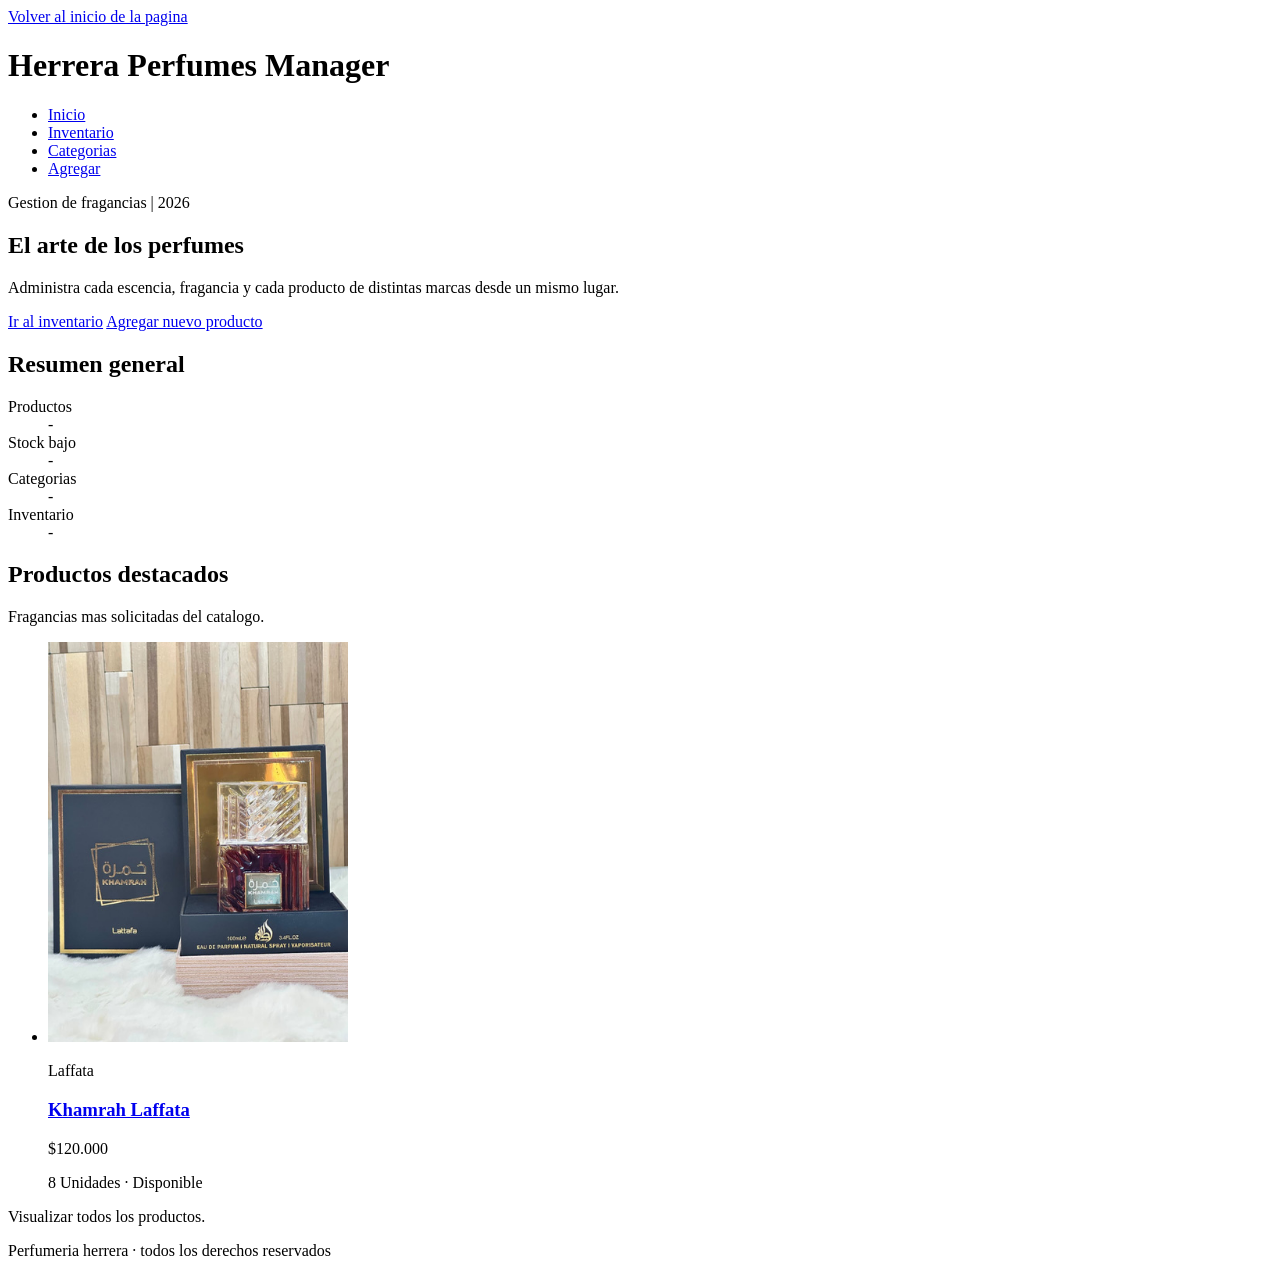
==== src/index.html @ 1f90ec4f "actualizacon dentro de la refactorizacion" ====
<!DOCTYPE html>
<html lang="es">
<head>
    <meta charset="UTF-8">
    <meta name="viewport" content="width=device-width, initial-scale=1.0">
    <meta name="description" content="Administrador de catalogo e invnetario de fragancias.">
    <title>Herrera Perfumes Manager</title>
</head>
<body>
    <a href="#contenido-principal">Volver al inicio de la pagina</a>
    <header>
        <h1>Herrera Perfumes Manager</h1>
        <nav aria-label="Principal">
             <ul>
                <li><a href="inicio.html" aria-current="page">Inicio</a></li>
                <li><a href="inventario.html">Inventario</a></li>
                <li><a href="categorias.html">Categorias</a></li>
                <li><a href="agregar.html">Agregar</a></li>
             </ul>
        </nav>
    </header>
   <main id="contenido-principal">
        <section aria-labelledby="titulo-portada">
            <p>Gestion de fragancias | 2026</p>
            <h1 id="titulo-portada">El arte de los perfumes</h1>
            <p>Administra cada escencia, fragancia y cada producto de distintas marcas desde un mismo lugar.</p>
            <p>
                <a href="inventario.html">Ir al inventario</a>
                <a href="agregar.html">Agregar nuevo producto</a>
            </p>
        </section>

        <section aria-labelledby="titulo-resumen">
            <h2 id="titulo-resumen">Resumen general</h2>
            <dl>
                <div>
                    <dt>Productos</dt>
                    <dd id="resumen-productos">-</dd>
                </div>
                <div>
                    <dt>Stock bajo</dt>
                    <dd id="resumen-bajo-stock">-</dd>
                </div>
                <div>
                    <dt>Categorias</dt>
                    <dd id="resumen-categorias">-</dd>
                </div>
                <div>
                    <dt>Inventario</dt>
                    <dd id="resumen-inventario">-</dd>
                </div>
            </dl>
        </section>

        <section aria-labelledby="titulo-destacados">
            <h2 id="titulo-destacados">Productos destacados</h2>
            <p>Fragancias mas solicitadas del catalogo.</p>

            <ul id="lista-destacados">
                <!--TOca hablar con cristian sobre los elementos que apraceran aqui-->
                <li>
                    <article data-estado="disponible">
                        <img src="img/catalog/khamrah.jpg"
                        alt="frasco del perfume Khamrah Laffata"
                        whidt="300" height="400" loading="lazy">
                        <p>Laffata</p>
                        <h3><a href="detalle.html?=1">Khamrah Laffata</a></h3>
                        <p data value="120000">$120.000</p>
                        <p>8 Unidades · <span>Disponible</span></p>
                    </article>
                </li>
            </ul>

            <p a href="inventario.html">Visualizar todos los productos.</p>
        </section>

        <template id="plantilla-tarjeta">
            <li>
                <article>
                    <img src="" alt="" width="300" height="400" loading="lazy">
                    <p data-campo="marca"></p>
                    <h3><a href="#" data-campo="nombre"></a></h3>
                    <p><data data-campo="precio"></data></p>
                    <p><span data-campo="stock">·</span><span data-campo="estado"></span></p>
                </article>
            </li>
        </template>
   </main> 

   <footer>
        <p>Perfumeria herrera · todos los derechos reservados</p>
   </footer>
</body>
</html>
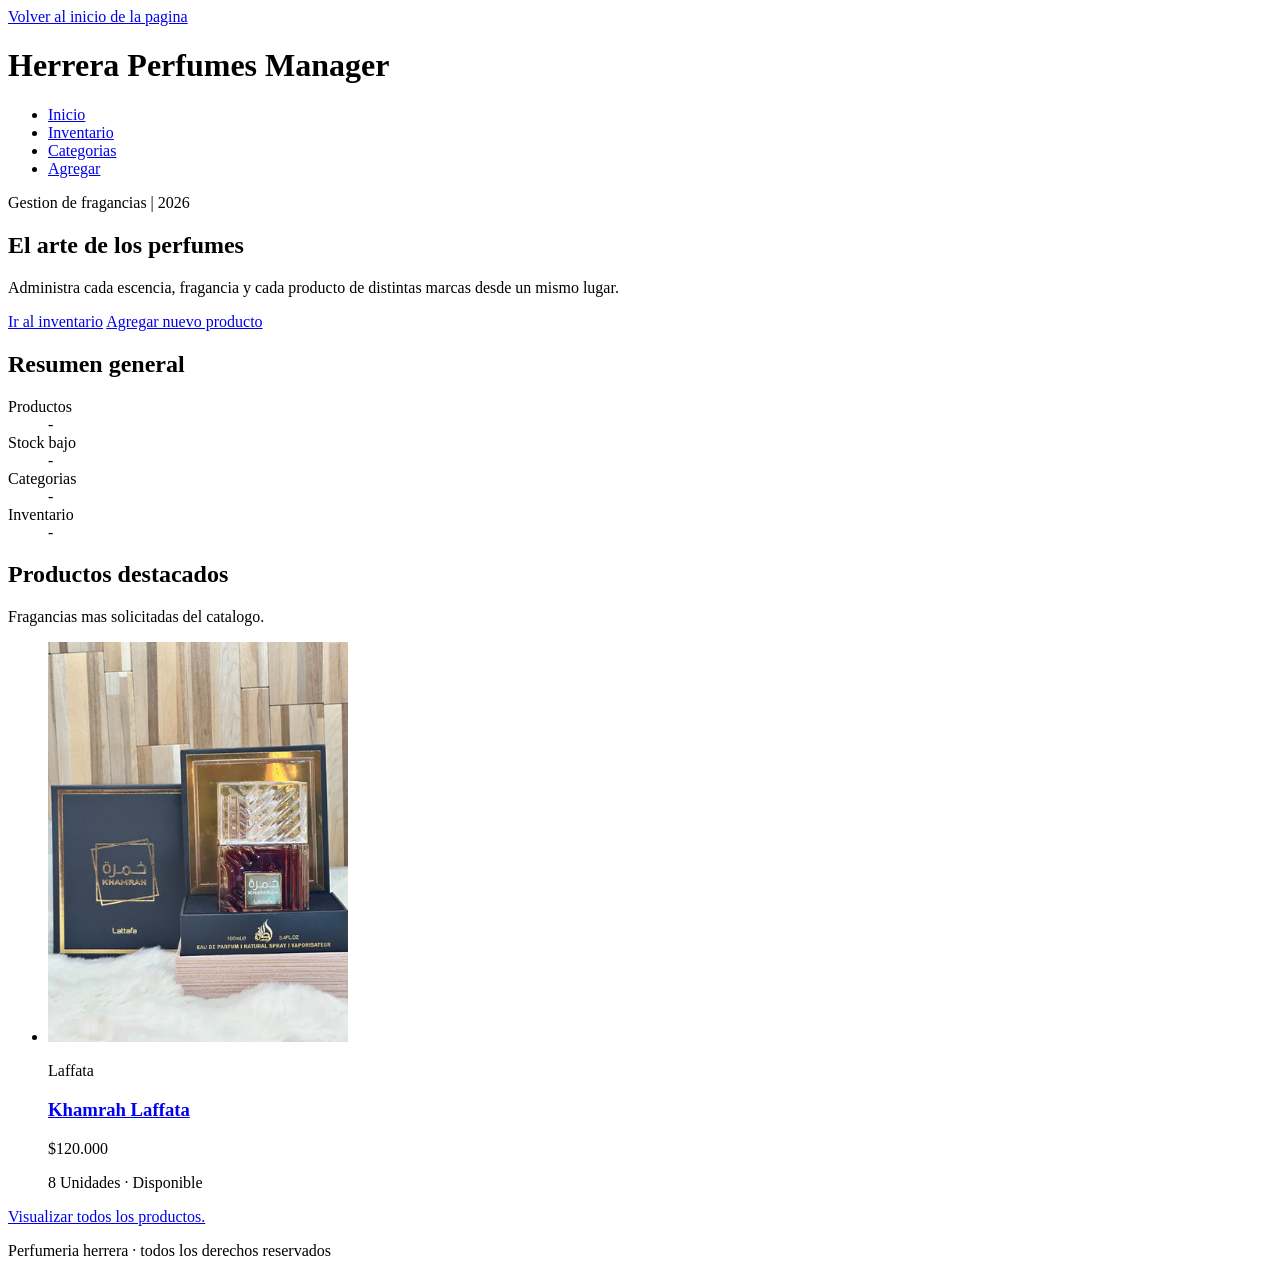
==== commit 70eaf16a: "formulario agregar y error en index" ====
--- a/src/index.html
+++ b/src/index.html
@@ -71,7 +71,7 @@
                 </li>
             </ul>
 
-            <p a href="inventario.html">Visualizar todos los productos.</p>
+            <p><a href="inventario.html">Visualizar todos los productos.</a></p>
         </section>
 
         <template id="plantilla-tarjeta">
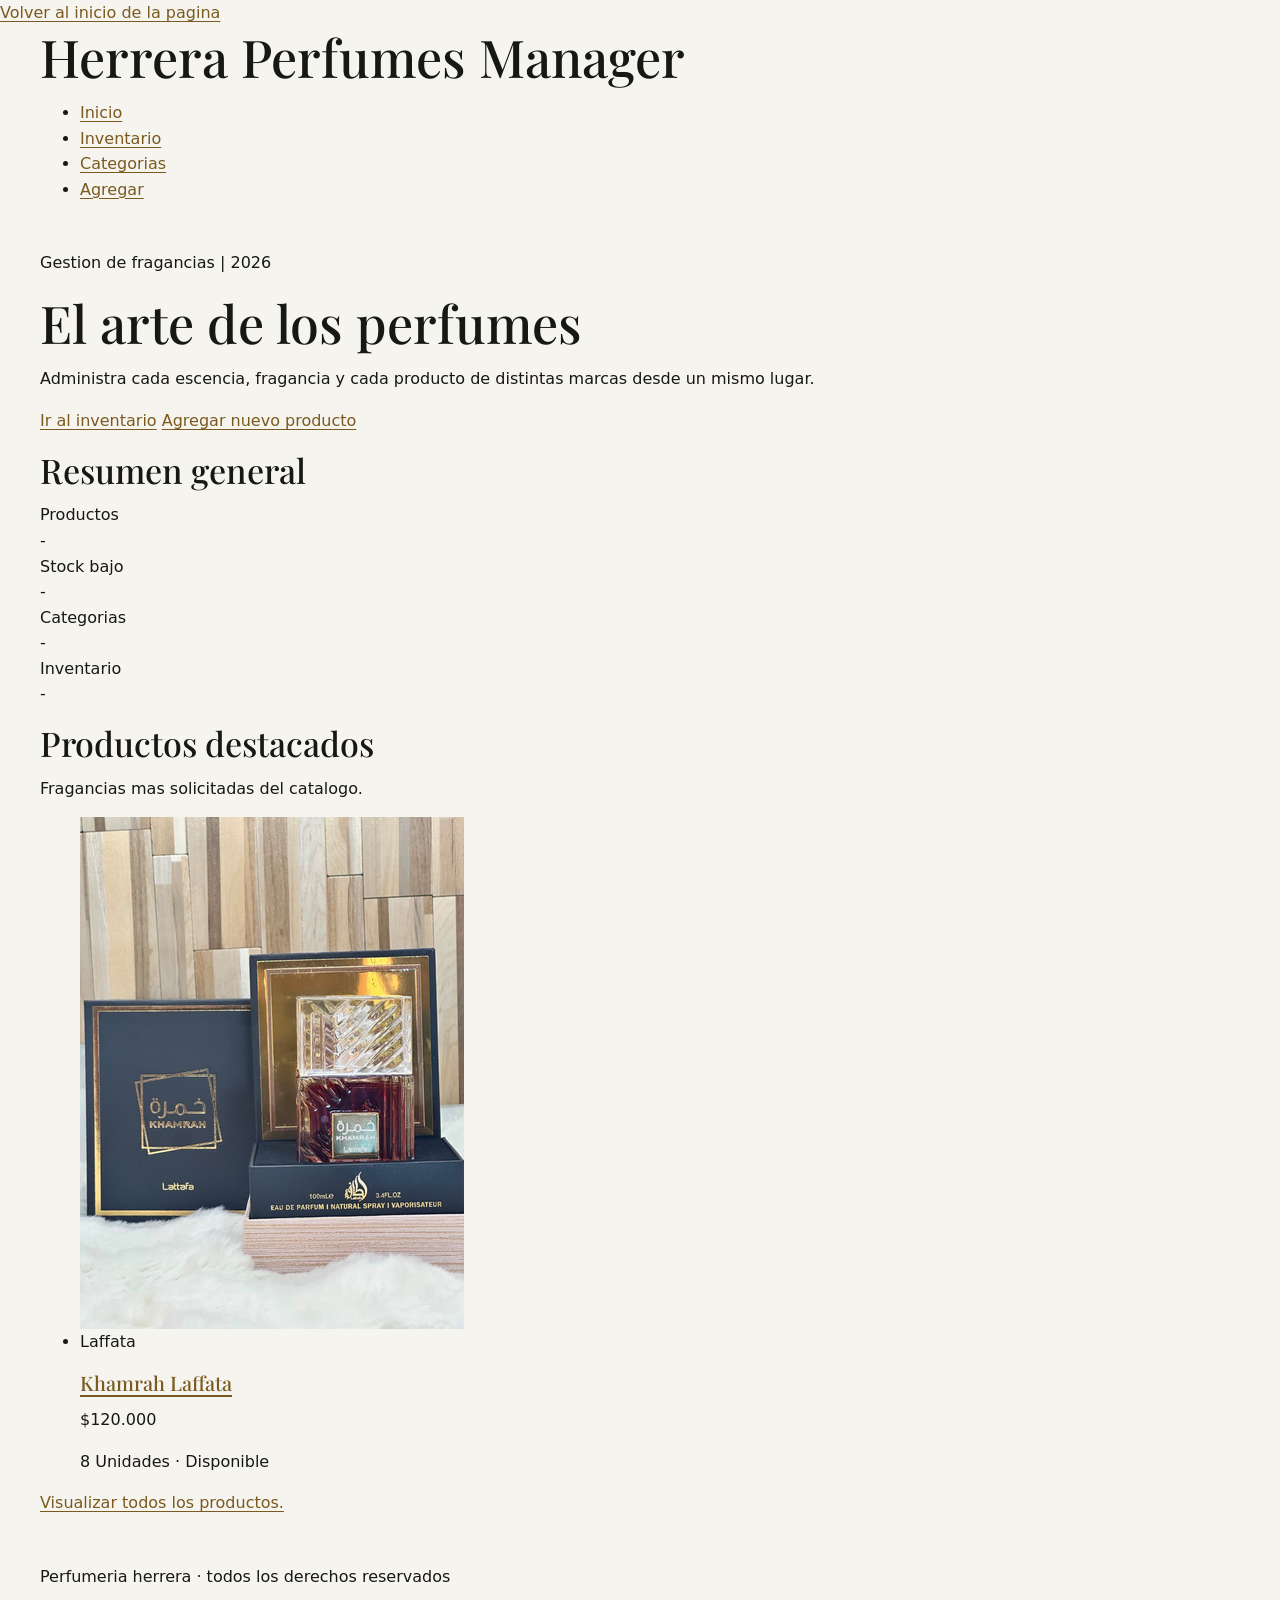
==== commit 51555d42: "añadimos el primer archivo css para la facilitacion de las fuentes y los estilos" ====
--- a/src/index.html
+++ b/src/index.html
@@ -5,9 +5,14 @@
     <meta name="viewport" content="width=device-width, initial-scale=1.0">
     <meta name="description" content="Administrador de catalogo e invnetario de fragancias.">
     <title>Herrera Perfumes Manager</title>
+    <link rel="preconnect" href="https://fonts.googleapis.com">
+    <link rel="preconnect" href="https://fonts.gstatic.com" crossorigin>
+    <link rel="stylesheet"
+      href="https://fonts.googleapis.com/css2?family=DM+Sans:wght@400;500;700&family=Playfair+Display:wght@500;600&display=swap">
+<link rel="stylesheet" href="base.css">
 </head>
 <body>
-    <a href="#contenido-principal">Volver al inicio de la pagina</a>
+    <a class="enlace-regresar" href="#contenido-principal">Volver al inicio de la pagina</a>
     <header>
         <h1>Herrera Perfumes Manager</h1>
         <nav aria-label="Principal">
@@ -77,7 +82,7 @@
         <template id="plantilla-tarjeta">
             <li>
                 <article>
-                    <img src="" alt="" width="300" height="400" loading="lazy">
+                    <img src="data:," alt="" width="300" height="400" loading="lazy">
                     <p data-campo="marca"></p>
                     <h3><a href="#" data-campo="nombre"></a></h3>
                     <p><data data-campo="precio"></data></p>
--- a/src/base.css
+++ b/src/base.css
@@ -0,0 +1,140 @@
+:root{
+    --color-tinta: #171714;
+    --color-papel: #f6f4ef;
+    --color-marfil: #eeeadf;
+    --color-blanco: #ffffff;
+    --color-linea: #ddd8cd;
+    --color-texto: var(--color-tinta);
+    --color-texto-suave: #5f5b52;
+    --color-dorado: #b28a48;
+    --color-dorado-claro: #d4bc8c;
+    --color-dorado-oscuro: #7a5a1f;
+    --color-peligro: #8f4038;
+    --color-exito: #315e45;
+
+    --fuente-texto: "DM-sans", system-ui, apple-system, "segoe UI", sans-serif;
+    --fuente-titulo: "Playfair Display", Georgia, "Times New Roman", serif;
+
+    --espacio-1: 0.25rem;
+    --espacio-2: 0.5rem;
+    --espacio-3: 0.75rem;
+    --espacio-4: 1rem;
+    --espacio-5: 1.5rem;
+    --espacio-6: 2rem;
+    --espacio-7: 3rem;
+
+    --radio: 4px;
+    --ancho-maximo: 75rem;
+
+    *,
+    *::before,
+    *::after {
+        box-sizing: border-box;
+    }
+
+    * {
+        margin: 0;
+    }
+
+    img,
+    svg {
+        display: block;
+        max-width: 100%;
+        height: auto;
+    }
+
+    input,
+    button,
+    textarea,
+    select {
+        font: inherit;
+    }
+
+    [hidden] {
+        display: none !important;
+    }
+
+    body {
+        min-height: 100vh;
+        font-family: var(--fuente-texto);
+        font-size: 1rem;
+        line-height: 1.6;
+        color: var(--color-texto);
+        background: var(--color-papel);
+    }
+
+    h1,
+    h2,
+    h3,
+    h4 {
+        font-family: var(--fuente-titulo);
+        font-weight: 500;
+        line-height: 1.2;
+        margin-block-end: var(--espacio-3);
+    }
+
+    h1 { font-size: clamp(2rem, 1.4rem + 2.5vw, 3.25rem); }
+    h2 { font-size: clamp(1.5rem, 1.2rem + 1.2vw, 2.125rem); }
+    h3 { font-size: 1.25rem; }
+
+    p,
+    ul,
+    ol,
+    dl,
+    table,
+    form {
+        margin-block-end: var(--espacio-4);
+    }
+
+    small {
+        font-size: 0.875rem;
+        color: var(--color-texto-suave);
+    }
+
+    a {
+        color: var(--color-dorado-oscuro);
+        text-underline-offset: 0.2em;
+    }
+
+    a:hover {
+        text-decoration-thickness: 2px;
+    }
+
+    :focus-visible {
+        outline: 3px solid var(--color-dorado-oscuro);
+        outline-offset: 3px;
+    }
+
+    .enlace-saltar {
+        position: absolute;
+        top: -4rem;
+        left: var(--espacio-4);
+        z-index: 100;
+        padding: var(--espacio-2) var(--espacio-4);
+        background: var(--color-tinta);
+        color: var(--color-blanco);
+    }
+
+    .enlace-saltar:focus {
+        top: var(--espacio-4);
+    }
+
+    @media (prefers-reduced-motion: reduce) {
+        * {
+            animation-duration: 0.01ms !important;
+            transition-duration: 0.01ms !important;
+            scroll-behavior: auto !important;
+        }
+    }
+
+    body > header,
+    main,
+    body > footer {
+        width: min(100% - 2rem, var(--ancho-maximo));
+        margin-inline: auto;
+    }
+
+    main {
+        padding-block: var(--espacio-6);
+    }
+}
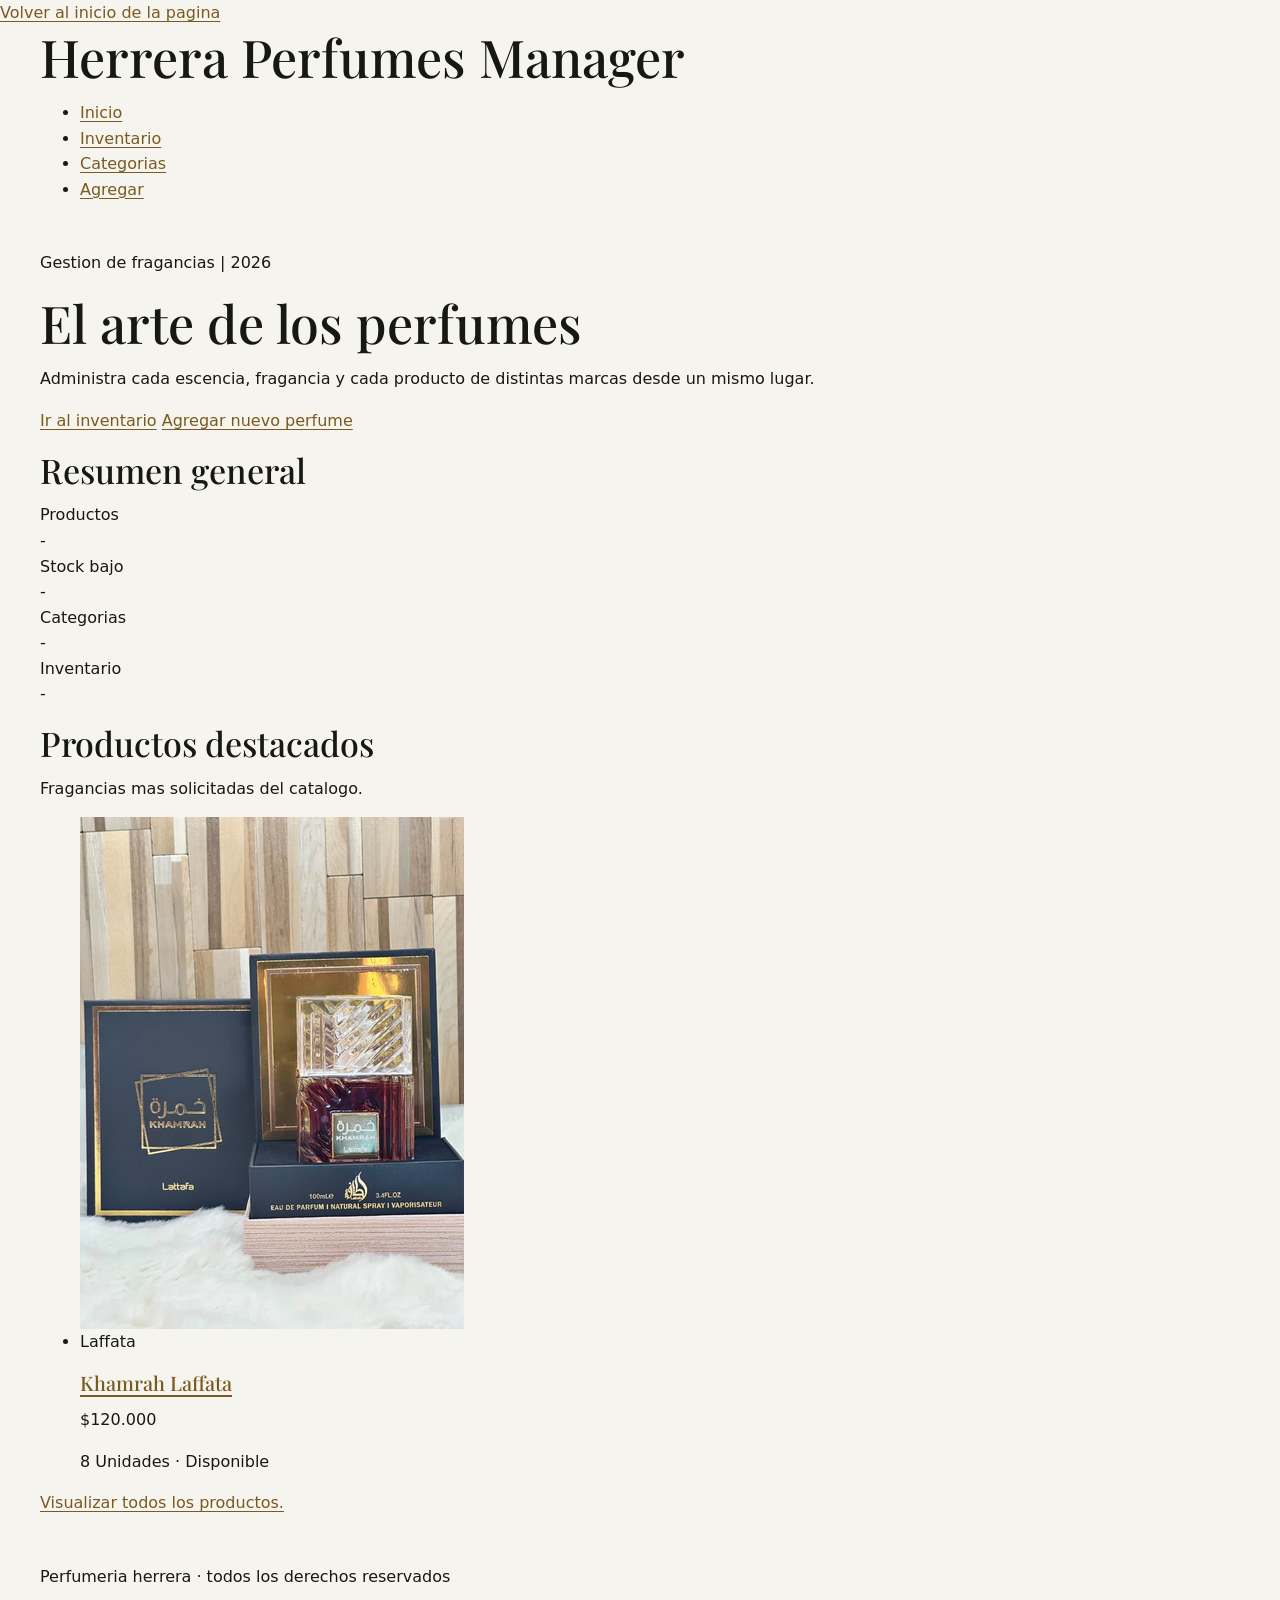
==== commit 6b87acd5: "agregacion de mejorasa en las paginas principales para faciltar los estilos" ====
--- a/src/index.html
+++ b/src/index.html
@@ -9,7 +9,9 @@
     <link rel="preconnect" href="https://fonts.gstatic.com" crossorigin>
     <link rel="stylesheet"
       href="https://fonts.googleapis.com/css2?family=DM+Sans:wght@400;500;700&family=Playfair+Display:wght@500;600&display=swap">
-<link rel="stylesheet" href="base.css">
+    <link rel="stylesheet" href="styles/base.css">
+    <link rel="stylesheet" href="styles/componentes.css">
+    <link rel="stylesheet" href="styles/layout.css">
 </head>
 <body>
     <a class="enlace-regresar" href="#contenido-principal">Volver al inicio de la pagina</a>
@@ -25,19 +27,19 @@
         </nav>
     </header>
    <main id="contenido-principal">
-        <section aria-labelledby="titulo-portada">
+        <section class="portada" aria-labelledby="titulo-portada">
             <p>Gestion de fragancias | 2026</p>
             <h1 id="titulo-portada">El arte de los perfumes</h1>
             <p>Administra cada escencia, fragancia y cada producto de distintas marcas desde un mismo lugar.</p>
-            <p>
-                <a href="inventario.html">Ir al inventario</a>
-                <a href="agregar.html">Agregar nuevo producto</a>
+            <p class="acciones">
+                <a class="boton" href="inventario.html">Ir al inventario</a>
+                <a class="boton boton--secundario" href="agregar.html">Agregar nuevo perfume</a>
             </p>
         </section>
 
         <section aria-labelledby="titulo-resumen">
             <h2 id="titulo-resumen">Resumen general</h2>
-            <dl>
+            <dl class="estadisticas">
                 <div>
                     <dt>Productos</dt>
                     <dd id="resumen-productos">-</dd>
@@ -61,10 +63,10 @@
             <h2 id="titulo-destacados">Productos destacados</h2>
             <p>Fragancias mas solicitadas del catalogo.</p>
 
-            <ul id="lista-destacados">
-                <!--TOca hablar con cristian sobre los elementos que apraceran aqui-->
+            <ul class="rejilla" id="lista-destacados">
+                <!--Toca hablar con cristian sobre los elementos que apraceran aqui-->
                 <li>
-                    <article data-estado="disponible">
+                    <article class="tarjeta" data-estado="disponible">
                         <img src="img/catalog/khamrah.jpg"
                         alt="frasco del perfume Khamrah Laffata"
                         whidt="300" height="400" loading="lazy">
@@ -81,12 +83,12 @@
 
         <template id="plantilla-tarjeta">
             <li>
-                <article>
+                <article class="tarjeta">
                     <img src="data:," alt="" width="300" height="400" loading="lazy">
                     <p data-campo="marca"></p>
                     <h3><a href="#" data-campo="nombre"></a></h3>
                     <p><data data-campo="precio"></data></p>
-                    <p><span data-campo="stock">·</span><span data-campo="estado"></span></p>
+                    <p><span data-campo="stock">·</span><span class="estado" data-campo="estado"></span></p>
                 </article>
             </li>
         </template>
--- a/src/styles/base.css
+++ b/src/styles/base.css
@@ -0,0 +1,140 @@
+:root{
+    --color-tinta: #171714;
+    --color-papel: #f6f4ef;
+    --color-marfil: #eeeadf;
+    --color-blanco: #ffffff;
+    --color-linea: #ddd8cd;
+    --color-texto: var(--color-tinta);
+    --color-texto-suave: #5f5b52;
+    --color-dorado: #b28a48;
+    --color-dorado-claro: #d4bc8c;
+    --color-dorado-oscuro: #7a5a1f;
+    --color-peligro: #8f4038;
+    --color-exito: #315e45;
+
+    --fuente-texto: "DM-sans", system-ui, apple-system, "segoe UI", sans-serif;
+    --fuente-titulo: "Playfair Display", Georgia, "Times New Roman", serif;
+
+    --espacio-1: 0.25rem;
+    --espacio-2: 0.5rem;
+    --espacio-3: 0.75rem;
+    --espacio-4: 1rem;
+    --espacio-5: 1.5rem;
+    --espacio-6: 2rem;
+    --espacio-7: 3rem;
+
+    --radio: 4px;
+    --ancho-maximo: 75rem;
+
+    *,
+    *::before,
+    *::after {
+        box-sizing: border-box;
+    }
+
+    * {
+        margin: 0;
+    }
+
+    img,
+    svg {
+        display: block;
+        max-width: 100%;
+        height: auto;
+    }
+
+    input,
+    button,
+    textarea,
+    select {
+        font: inherit;
+    }
+
+    [hidden] {
+        display: none !important;
+    }
+
+    body {
+        min-height: 100vh;
+        font-family: var(--fuente-texto);
+        font-size: 1rem;
+        line-height: 1.6;
+        color: var(--color-texto);
+        background: var(--color-papel);
+    }
+
+    h1,
+    h2,
+    h3,
+    h4 {
+        font-family: var(--fuente-titulo);
+        font-weight: 500;
+        line-height: 1.2;
+        margin-block-end: var(--espacio-3);
+    }
+
+    h1 { font-size: clamp(2rem, 1.4rem + 2.5vw, 3.25rem); }
+    h2 { font-size: clamp(1.5rem, 1.2rem + 1.2vw, 2.125rem); }
+    h3 { font-size: 1.25rem; }
+
+    p,
+    ul,
+    ol,
+    dl,
+    table,
+    form {
+        margin-block-end: var(--espacio-4);
+    }
+
+    small {
+        font-size: 0.875rem;
+        color: var(--color-texto-suave);
+    }
+
+    a {
+        color: var(--color-dorado-oscuro);
+        text-underline-offset: 0.2em;
+    }
+
+    a:hover {
+        text-decoration-thickness: 2px;
+    }
+
+    :focus-visible {
+        outline: 3px solid var(--color-dorado-oscuro);
+        outline-offset: 3px;
+    }
+
+    .enlace-saltar {
+        position: absolute;
+        top: -4rem;
+        left: var(--espacio-4);
+        z-index: 100;
+        padding: var(--espacio-2) var(--espacio-4);
+        background: var(--color-tinta);
+        color: var(--color-blanco);
+    }
+
+    .enlace-saltar:focus {
+        top: var(--espacio-4);
+    }
+
+    @media (prefers-reduced-motion: reduce) {
+        * {
+            animation-duration: 0.01ms !important;
+            transition-duration: 0.01ms !important;
+            scroll-behavior: auto !important;
+        }
+    }
+
+    body > header,
+    main,
+    body > footer {
+        width: min(100% - 2rem, var(--ancho-maximo));
+        margin-inline: auto;
+    }
+
+    main {
+        padding-block: var(--espacio-6);
+    }
+}
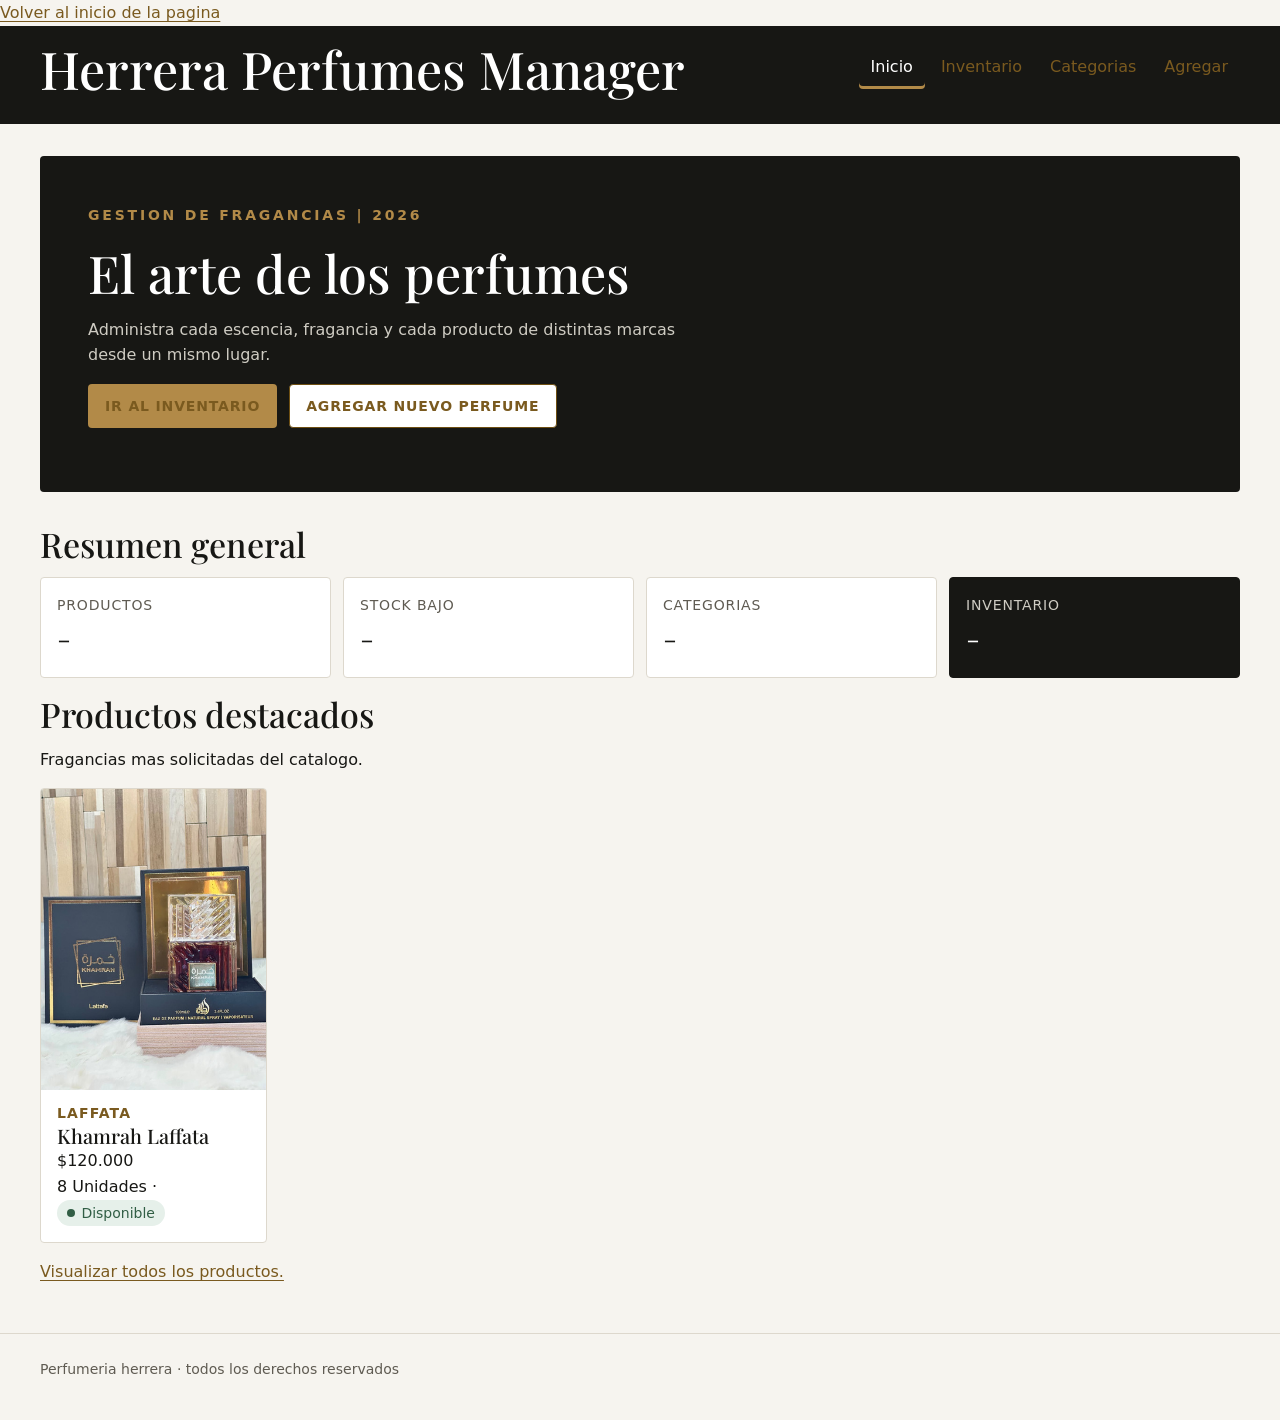
==== commit b722719d: "añadimos los demas elementos de los estilos a las paginas" ====
--- a/src/index.html
+++ b/src/index.html
@@ -73,7 +73,7 @@
                         <p>Laffata</p>
                         <h3><a href="detalle.html?=1">Khamrah Laffata</a></h3>
                         <p data value="120000">$120.000</p>
-                        <p>8 Unidades · <span>Disponible</span></p>
+                        <p>8 Unidades · <span class="estado">Disponible</span></p>
                     </article>
                 </li>
             </ul>
--- a/src/styles/base.css
+++ b/src/styles/base.css
@@ -25,6 +25,13 @@
 
     --radio: 4px;
     --ancho-maximo: 75rem;
+
+    --color-texto-claro: #cfccc3;
+    --color-fondo-hover: #2a2924;
+    --color-dorado-hover: #857f73;
+    --color-borde-campo: #6e4f12;
+    --borde: 1px solid var(--color-linea);
+    --sombra: 0 0.75rem rgb(40 36 25 / 0.1);
 
     *,
     *::before,
@@ -127,14 +134,9 @@
         }
     }
 
-    body > header,
-    main,
-    body > footer {
+    main{
         width: min(100% - 2rem, var(--ancho-maximo));
         margin-inline: auto;
-    }
-
-    main {
         padding-block: var(--espacio-6);
     }
 }
--- a/src/styles/componentes.css
+++ b/src/styles/componentes.css
@@ -0,0 +1,414 @@
+.boton,
+button {
+  display: inline-flex;
+  align-items: center;
+  justify-content: center;
+  min-height: 2.75rem;
+  padding: 0 var(--espacio-4);
+  border: 1px solid transparent;
+  border-radius: var(--radio);
+  background: var(--color-dorado);
+  color: var(--color-tinta);
+  font-size: 0.875rem;
+  font-weight: 700;
+  letter-spacing: 0.06em;
+  text-transform: uppercase;
+  text-decoration: none;
+  cursor: pointer;
+  transition: background-color 0.2s, transform 0.2s;
+}
+
+.boton:hover,
+button:hover {
+  background: var(--color-dorado-hover);
+  transform: translateY(-1px);
+}
+
+button:disabled {
+  opacity: 0.5;
+  cursor: not-allowed;
+}
+
+.boton--secundario {
+  background: var(--color-blanco);
+  border-color: var(--color-borde-campo);
+}
+
+.boton--secundario:hover {
+  background: var(--color-marfil);
+}
+
+.boton--peligro {
+  background: #f7e6e3;
+  border-color: var(--color-peligro);
+  color: var(--color-peligro);
+}
+
+.boton--peligro:hover {
+  background: #f0d3ce;
+}
+
+.boton--chico {
+  min-height: 2.5rem;
+  padding-inline: var(--espacio-3);
+}
+
+/*Portada*/
+.portada {
+  margin-bottom: var(--espacio-6);
+  padding: var(--espacio-6) var(--espacio-5);
+  border-radius: var(--radio);
+  background: var(--color-tinta);
+  color: var(--color-blanco);
+}
+
+.portada > p:first-child {
+  font-size: 0.875rem;
+  font-weight: 700;
+  letter-spacing: 0.2em;
+  text-transform: uppercase;
+  color: var(--color-dorado);
+}
+
+.portada p {
+  max-width: 40rem;
+  color: var(--color-texto-claro);
+}
+
+.portada h1 {
+  color: var(--color-blanco);
+}
+
+.portada :focus-visible {
+  outline-color: var(--color-dorado-claro);
+}
+
+@media (min-width: 48rem) {
+  .portada {
+    padding: var(--espacio-7);
+  }
+}
+
+/*Estadísticas*/
+.estadisticas > div {
+  padding: var(--espacio-4);
+  border: var(--borde);
+  border-radius: var(--radio);
+  background: var(--color-blanco);
+}
+
+.estadisticas dt {
+  font-size: 0.875rem;
+  letter-spacing: 0.06em;
+  text-transform: uppercase;
+  color: var(--color-texto-suave);
+}
+
+.estadisticas dd {
+  margin: 0;
+  font-family: var(--fuente-titulo);
+  font-size: 1.75rem;
+}
+
+.estadisticas > div:last-child {
+  border-color: var(--color-tinta);
+  background: var(--color-tinta);
+  color: var(--color-blanco);
+}
+
+.estadisticas > div:last-child dt {
+  color: var(--color-texto-claro);
+}
+
+/*Tarjeta*/
+.tarjeta {
+  position: relative;
+  height: 100%;
+  overflow: hidden;
+  border: var(--borde);
+  border-radius: var(--radio);
+  background: var(--color-blanco);
+  transition: transform 0.25s, box-shadow 0.25s;
+}
+
+.tarjeta:hover {
+  transform: translateY(-4px);
+  box-shadow: var(--sombra);
+}
+
+.tarjeta:has(:focus-visible) {
+  outline: 3px solid var(--color-dorado-oscuro);
+  outline-offset: 3px;
+}
+
+.tarjeta img {
+  width: 100%;
+  aspect-ratio: 3 / 4;
+  object-fit: cover;
+  background: var(--color-marfil);
+}
+
+.tarjeta > :not(img) {
+  margin: 0;
+  padding-inline: var(--espacio-4);
+}
+
+.tarjeta > img + * {
+  padding-top: var(--espacio-3);
+}
+
+.tarjeta > :last-child {
+  padding-bottom: var(--espacio-4);
+}
+
+.tarjeta > img + p {
+  font-size: 0.875rem;
+  font-weight: 700;
+  letter-spacing: 0.08em;
+  text-transform: uppercase;
+  color: var(--color-dorado-oscuro);
+}
+
+.tarjeta h3 a {
+  color: inherit;
+  text-decoration: none;
+}
+
+.tarjeta a:focus-visible {
+  outline: none;
+}
+
+/* Enlace extendido: la capa invisible cubre toda la tarjeta */
+.tarjeta a::after {
+  content: "";
+  position: absolute;
+  inset: 0;
+}
+
+/*Etiqueta de estado*/
+.estado {
+  display: inline-flex;
+  align-items: center;
+  gap: 0.4rem;
+  padding: 0.125rem 0.625rem;
+  border-radius: 999px;
+  background: #e6f0ea;
+  color: var(--color-exito);
+  font-size: 0.875rem;
+  font-weight: 500;
+  white-space: nowrap;
+}
+
+.estado::before {
+  content: "";
+  width: 0.5rem;
+  height: 0.5rem;
+  border-radius: 50%;
+  background: currentColor;
+}
+
+[data-estado="stock-bajo"] .estado {
+  background: #faf0d6;
+  color: var(--color-alerta);
+}
+
+[data-estado="agotado"] .estado {
+  background: #f7e6e3;
+  color: var(--color-peligro);
+}
+
+/*Formularios*/
+.formulario {
+  max-width: 40rem;
+}
+
+fieldset {
+  min-width: 0;
+  margin: 0 0 var(--espacio-5);
+  padding: var(--espacio-4) var(--espacio-5) var(--espacio-5);
+  border: var(--borde);
+  border-radius: var(--radio);
+  background: var(--color-blanco);
+}
+
+legend {
+  padding-inline: var(--espacio-2);
+  font-family: var(--fuente-titulo);
+  font-size: 1.125rem;
+}
+
+fieldset > div + div {
+  margin-top: var(--espacio-4);
+}
+
+label {
+  display: block;
+  margin-bottom: var(--espacio-1);
+  font-size: 0.875rem;
+  font-weight: 500;
+}
+
+input,
+select,
+textarea {
+  width: 100%;
+  min-height: 2.75rem;
+  padding: var(--espacio-2) var(--espacio-3);
+  border: 1px solid var(--color-borde-campo);
+  border-radius: var(--radio);
+  background: var(--color-blanco);
+  color: var(--color-texto);
+}
+
+input[type="file"] {
+  min-height: auto;
+}
+
+textarea {
+  min-height: 6rem;
+  resize: vertical;
+}
+
+input:focus-visible,
+select:focus-visible,
+textarea:focus-visible {
+  border-color: var(--color-dorado-oscuro);
+}
+
+input:user-invalid,
+select:user-invalid,
+textarea:user-invalid {
+  border-color: var(--color-peligro);
+  box-shadow: 0 0 0 1px var(--color-peligro);
+}
+
+small {
+  display: block;
+}
+
+small:not(:empty) {
+  margin-top: var(--espacio-1);
+}
+
+small[id^="error-"] {
+  font-weight: 500;
+  color: var(--color-peligro);
+}
+
+fieldset img {
+  max-width: 12rem;
+  margin-top: var(--espacio-3);
+  border-radius: var(--radio);
+}
+
+/*Tabla*/
+.tabla-contenedor {
+  margin-bottom: var(--espacio-4);
+  overflow-x: auto;
+  border: var(--borde);
+  border-radius: var(--radio);
+  background: var(--color-blanco);
+}
+
+table {
+  width: 100%;
+  min-width: 44rem;
+  margin: 0;
+  border-collapse: collapse;
+}
+
+caption {
+  padding: var(--espacio-3) var(--espacio-4);
+  text-align: left;
+  font-weight: 500;
+  color: var(--color-texto-suave);
+}
+
+th,
+td {
+  padding: var(--espacio-3) var(--espacio-4);
+  border-bottom: var(--borde);
+  text-align: left;
+  vertical-align: middle;
+}
+
+thead th {
+  background: #f4f2ec;
+  font-size: 0.875rem;
+  letter-spacing: 0.06em;
+  text-transform: uppercase;
+  color: var(--color-texto-suave);
+}
+
+tbody th {
+  font-weight: 500;
+}
+
+tbody tr:hover {
+  background: #fbfaf7;
+}
+
+tbody tr:last-child > * {
+  border-bottom: 0;
+}
+
+td data {
+  font-weight: 700;
+  font-variant-numeric: tabular-nums;
+}
+
+td:last-child {
+  white-space: nowrap;
+}
+
+td > * + * {
+  margin-inline-start: var(--espacio-2);
+}
+
+/*Modal*/
+dialog {
+  width: min(100% - 2rem, 28rem);
+  margin: auto;
+  padding: var(--espacio-5);
+  border: 0;
+  border-radius: var(--radio);
+  background: var(--color-papel);
+  color: var(--color-texto);
+  box-shadow: var(--sombra);
+}
+
+dialog::backdrop {
+  background: rgb(0 0 0 / 0.6);
+}
+
+dialog form {
+  display: flex;
+  flex-wrap: wrap;
+  justify-content: flex-end;
+  gap: var(--espacio-2);
+  margin: 0;
+}
+
+dialog h2,
+dialog p {
+  flex-basis: 100%;
+  margin: 0;
+}
+
+/*Aviso (toast)*/
+.aviso {
+  position: fixed;
+  top: var(--espacio-4);
+  right: var(--espacio-4);
+  z-index: 60;
+  max-width: min(100% - 2rem, 24rem);
+  border-radius: var(--radio);
+  background: var(--color-tinta);
+  color: var(--color-blanco);
+  font-size: 0.875rem;
+}
+
+.aviso:not(:empty) {
+  padding: var(--espacio-3) var(--espacio-4);
+  box-shadow: var(--sombra);
+}
--- a/src/styles/layout.css
+++ b/src/styles/layout.css
@@ -0,0 +1,159 @@
+:root {
+    /*Cabecera y pie*/
+  --margen-lateral: max(var(--espacio-4), calc((100% - var(--ancho-maximo)) / 2));
+}
+
+/*Pie pegado abajo*/
+body {
+  display: flex;
+  flex-direction: column;
+}
+
+main {
+  flex: 1;
+}
+
+/*Cabecera*/
+body > header {
+  display: flex;
+  flex-wrap: wrap;
+  align-items: center;
+  justify-content: space-between;
+  gap: var(--espacio-3) var(--espacio-5);
+  padding-block: var(--espacio-3);
+  padding-inline: var(--margen-lateral);
+  background: var(--color-tinta);
+  color: var(--color-blanco);
+}
+
+body > header > p {
+  margin: 0;
+  font-family: var(--fuente-titulo);
+  font-size: 1.125rem;
+  letter-spacing: 0.15em;
+  text-transform: uppercase;
+  color: var(--color-dorado-claro);
+}
+
+body > header :focus-visible {
+  outline-color: var(--color-dorado-claro);
+}
+
+/*Navegación*/
+nav ul {
+  display: flex;
+  flex-wrap: wrap;
+  gap: var(--espacio-1);
+  margin: 0;
+  padding: 0;
+  list-style: none;
+}
+
+nav a {
+  display: flex;
+  align-items: center;
+  min-height: 2.75rem;
+  padding-inline: var(--espacio-3);
+  border-radius: var(--radio);
+  color: var(--color-texto-claro);
+  text-decoration: none;
+}
+
+nav a:hover {
+  background: var(--color-fondo-hover);
+  color: var(--color-blanco);
+}
+
+nav a[aria-current="page"] {
+  color: var(--color-blanco);
+  box-shadow: inset 0 -3px 0 var(--color-dorado);
+}
+
+/* ---------- Pie ---------- */
+body > footer {
+  padding-block: var(--espacio-5);
+  padding-inline: var(--margen-lateral);
+  border-top: var(--borde);
+  font-size: 0.875rem;
+  color: var(--color-texto-suave);
+}
+
+body > footer p {
+  margin: 0;
+}
+
+/*Rejilla de tarjetas*/
+.rejilla {
+  display: grid;
+  grid-template-columns: repeat(auto-fill, minmax(min(100%, 12rem), 1fr));
+  gap: var(--espacio-4);
+  margin: 0 0 var(--espacio-6);
+  padding: 0;
+  list-style: none;
+}
+
+/*Estadísticas*/
+.estadisticas {
+  display: grid;
+  grid-template-columns: repeat(2, minmax(0, 1fr));
+  gap: var(--espacio-3);
+  margin-bottom: var(--espacio-6);
+}
+
+@media (min-width: 48rem) {
+  .estadisticas {
+    grid-template-columns: repeat(4, minmax(0, 1fr));
+  }
+}
+
+/*Filtros del inventario*/
+.filtros {
+  display: grid;
+  grid-template-columns: repeat(auto-fit, minmax(min(100%, 11rem), 1fr));
+  gap: var(--espacio-3);
+  align-items: end;
+  padding: var(--espacio-4);
+  background: var(--color-blanco);
+  border: var(--borde);
+  border-radius: var(--radio);
+}
+
+.filtros > div:first-child {
+  grid-column: 1 / -1;
+}
+
+/*Detalle del perfume*/
+.detalle {
+  display: grid;
+  gap: var(--espacio-2) var(--espacio-6);
+}
+
+.detalle > img {
+  width: 100%;
+  max-width: 20rem;
+  border-radius: var(--radio);
+}
+
+@media (min-width: 48rem) {
+  .detalle {
+    grid-template-columns: minmax(0, 18rem) minmax(0, 1fr);
+    align-items: start;
+  }
+
+  .detalle > img {
+    grid-column: 1;
+    grid-row: 1 / span 5;
+  }
+
+  .detalle > :not(img) {
+    grid-column: 2;
+  }
+}
+
+/*Barra de acciones*/
+.acciones {
+  display: flex;
+  flex-wrap: wrap;
+  align-items: center;
+  gap: var(--espacio-3);
+}
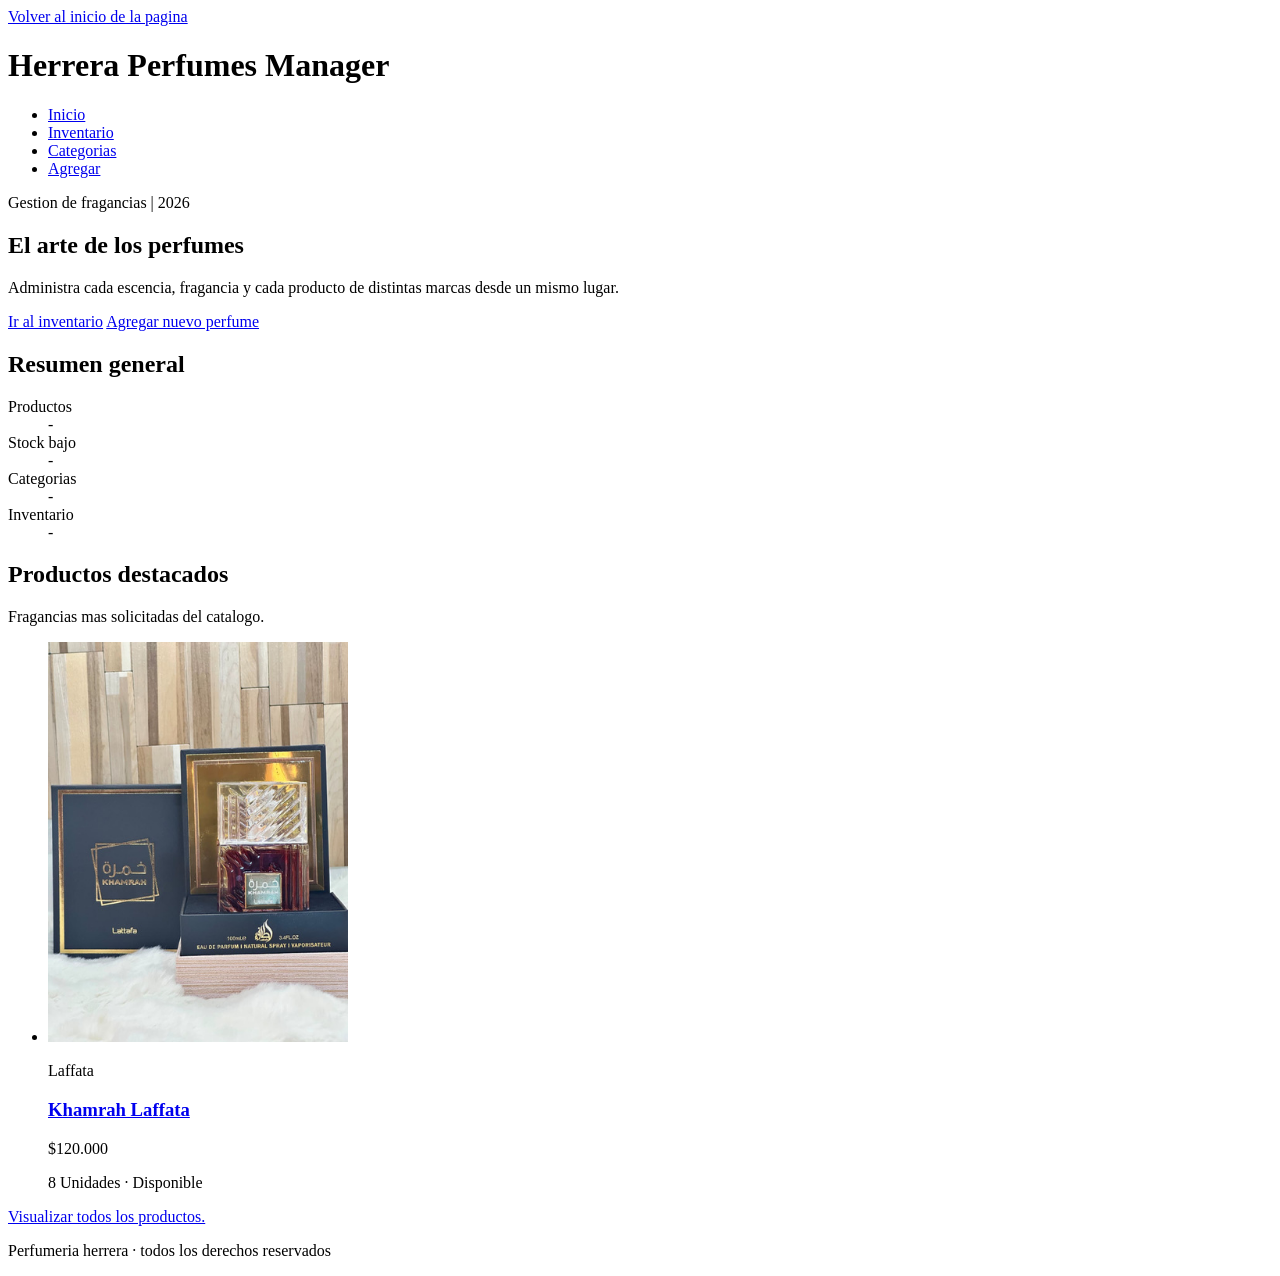
==== commit 4bb76c84: "index al mismo nivel que raiz" ====
--- a/src/index.html
+++ b/src/index.html
@@ -9,9 +9,14 @@
     <link rel="preconnect" href="https://fonts.gstatic.com" crossorigin>
     <link rel="stylesheet"
       href="https://fonts.googleapis.com/css2?family=DM+Sans:wght@400;500;700&family=Playfair+Display:wght@500;600&display=swap">
-    <link rel="stylesheet" href="styles/base.css">
-    <link rel="stylesheet" href="styles/componentes.css">
-    <link rel="stylesheet" href="styles/layout.css">
+    <link rel="stylesheet" href="src/styles/base.css">
+    <link rel="stylesheet" href="src/styles/componentes.css">
+    <link rel="stylesheet" href="src/styles/layout.css">
+
+    <script src="src/js/datos.js" defer></script> 
+    <script src="src/js/utilidades.js" defer></script> 
+    <script src="src/js/almacen.js" defer></script> 
+    <script src="src/js/inicio.js" defer></script>
 </head>
 <body>
     <a class="enlace-regresar" href="#contenido-principal">Volver al inicio de la pagina</a>
@@ -19,10 +24,10 @@
         <h1>Herrera Perfumes Manager</h1>
         <nav aria-label="Principal">
              <ul>
-                <li><a href="inicio.html" aria-current="page">Inicio</a></li>
-                <li><a href="inventario.html">Inventario</a></li>
-                <li><a href="categorias.html">Categorias</a></li>
-                <li><a href="agregar.html">Agregar</a></li>
+                <li><a href="index.html" aria-current="page">Inicio</a></li>
+                <li><a href="src/inventario.html">Inventario</a></li>
+                <li><a href="src/categorias.html">Categorias</a></li>
+                <li><a href="src/agregar.html">Agregar</a></li> 
              </ul>
         </nav>
     </header>
@@ -69,10 +74,10 @@
                     <article class="tarjeta" data-estado="disponible">
                         <img src="img/catalog/khamrah.jpg"
                         alt="frasco del perfume Khamrah Laffata"
-                        whidt="300" height="400" loading="lazy">
+                        width="300" height="400" loading="lazy">
                         <p>Laffata</p>
-                        <h3><a href="detalle.html?=1">Khamrah Laffata</a></h3>
-                        <p data value="120000">$120.000</p>
+                        <h3><a href="detalle.html?id=1">Khamrah Laffata</a></h3>
+                        <data value="120000">$120.000</data>
                         <p>8 Unidades · <span class="estado">Disponible</span></p>
                     </article>
                 </li>
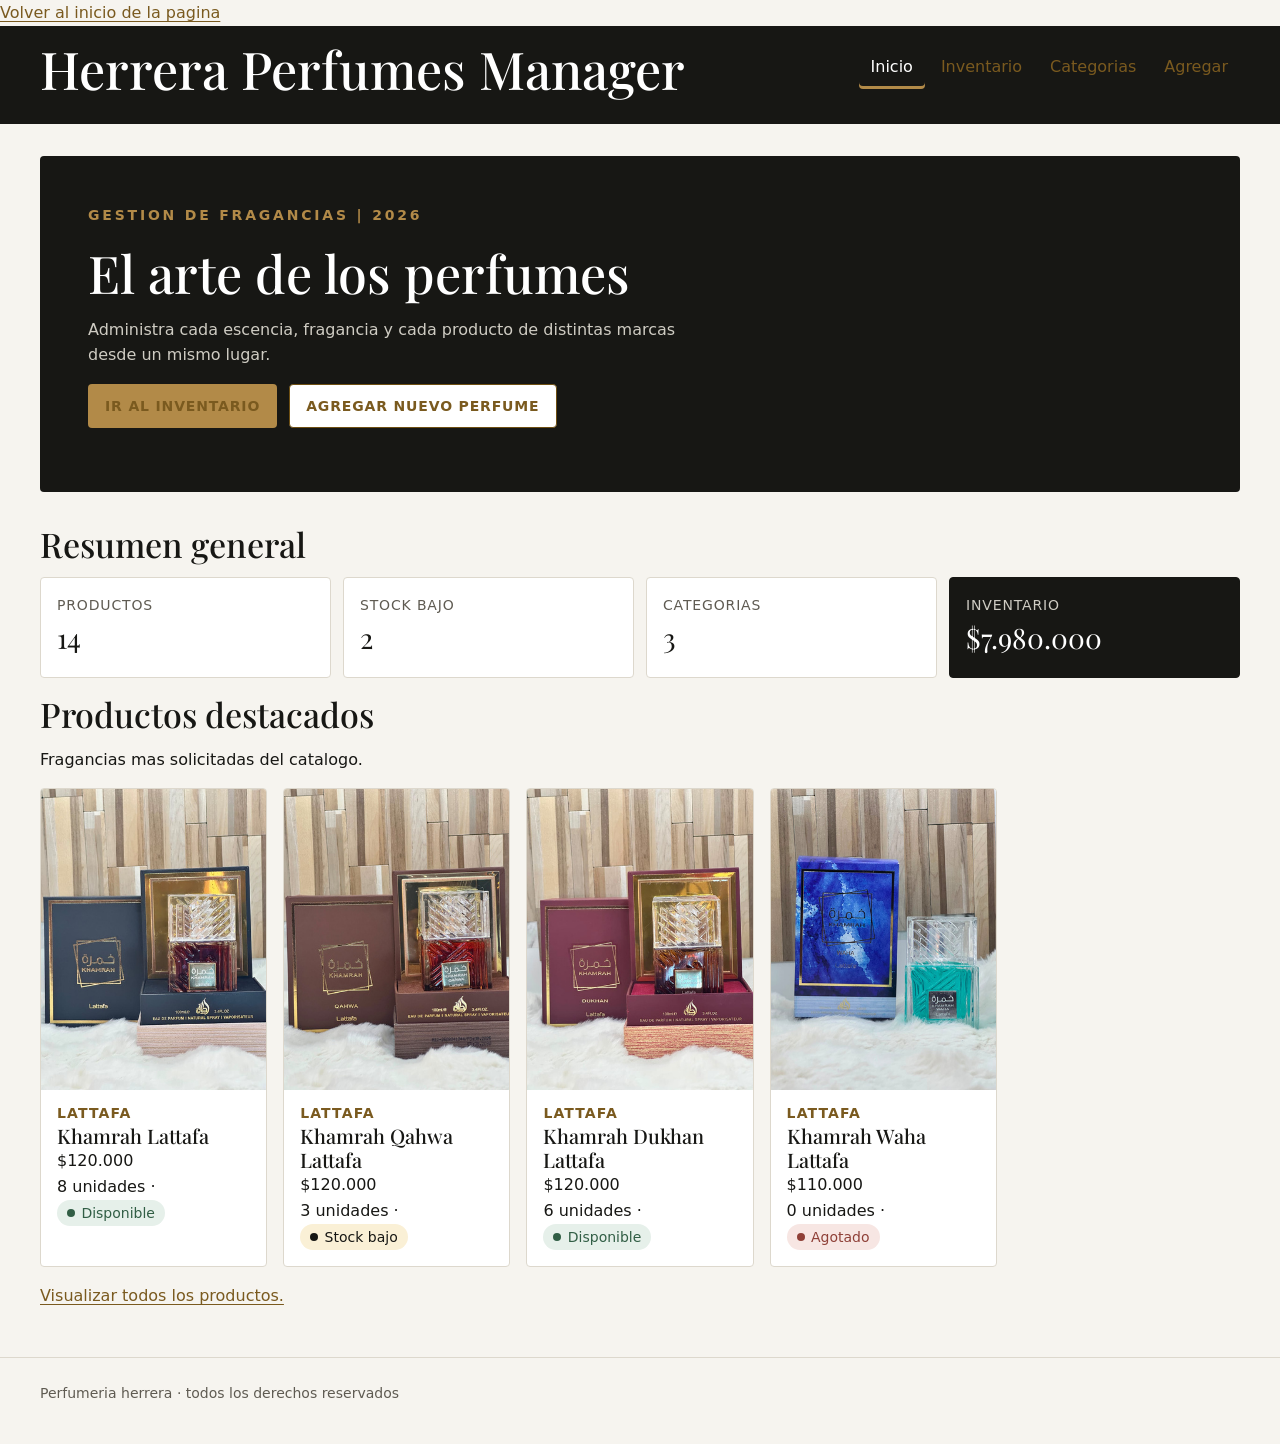
==== commit 83ddaacf: "borrando index" ====
--- a/src/index.html
+++ b/src/index.html
@@ -9,14 +9,14 @@
     <link rel="preconnect" href="https://fonts.gstatic.com" crossorigin>
     <link rel="stylesheet"
       href="https://fonts.googleapis.com/css2?family=DM+Sans:wght@400;500;700&family=Playfair+Display:wght@500;600&display=swap">
-    <link rel="stylesheet" href="src/styles/base.css">
-    <link rel="stylesheet" href="src/styles/componentes.css">
-    <link rel="stylesheet" href="src/styles/layout.css">
+    <link rel="stylesheet" href="styles/base.css">
+    <link rel="stylesheet" href="styles/componentes.css">
+    <link rel="stylesheet" href="styles/layout.css">
 
-    <script src="src/js/datos.js" defer></script> 
-    <script src="src/js/utilidades.js" defer></script> 
-    <script src="src/js/almacen.js" defer></script> 
-    <script src="src/js/inicio.js" defer></script>
+    <script src="js/datos.js" defer></script> 
+    <script src="js/utilidades.js" defer></script> 
+    <script src="js/almacen.js" defer></script> 
+    <script src="js/inicio.js" defer></script>
 </head>
 <body>
     <a class="enlace-regresar" href="#contenido-principal">Volver al inicio de la pagina</a>
@@ -25,9 +25,9 @@
         <nav aria-label="Principal">
              <ul>
                 <li><a href="index.html" aria-current="page">Inicio</a></li>
-                <li><a href="src/inventario.html">Inventario</a></li>
-                <li><a href="src/categorias.html">Categorias</a></li>
-                <li><a href="src/agregar.html">Agregar</a></li> 
+                <li><a href="inventario.html">Inventario</a></li>
+                <li><a href="categorias.html">Categorias</a></li>
+                <li><a href="agregar.html">Agregar</a></li> 
              </ul>
         </nav>
     </header>
--- a/src/styles/base.css
+++ b/src/styles/base.css
@@ -0,0 +1,142 @@
+:root{
+    --color-tinta: #171714;
+    --color-papel: #f6f4ef;
+    --color-marfil: #eeeadf;
+    --color-blanco: #ffffff;
+    --color-linea: #ddd8cd;
+    --color-texto: var(--color-tinta);
+    --color-texto-suave: #5f5b52;
+    --color-dorado: #b28a48;
+    --color-dorado-claro: #d4bc8c;
+    --color-dorado-oscuro: #7a5a1f;
+    --color-peligro: #8f4038;
+    --color-exito: #315e45;
+
+    --fuente-texto: "DM-sans", system-ui, apple-system, "segoe UI", sans-serif;
+    --fuente-titulo: "Playfair Display", Georgia, "Times New Roman", serif;
+
+    --espacio-1: 0.25rem;
+    --espacio-2: 0.5rem;
+    --espacio-3: 0.75rem;
+    --espacio-4: 1rem;
+    --espacio-5: 1.5rem;
+    --espacio-6: 2rem;
+    --espacio-7: 3rem;
+
+    --radio: 4px;
+    --ancho-maximo: 75rem;
+
+    --color-texto-claro: #cfccc3;
+    --color-fondo-hover: #2a2924;
+    --color-dorado-hover: #857f73;
+    --color-borde-campo: #6e4f12;
+    --borde: 1px solid var(--color-linea);
+    --sombra: 0 0.75rem rgb(40 36 25 / 0.1);
+
+    *,
+    *::before,
+    *::after {
+        box-sizing: border-box;
+    }
+
+    * {
+        margin: 0;
+    }
+
+    img,
+    svg {
+        display: block;
+        max-width: 100%;
+        height: auto;
+    }
+
+    input,
+    button,
+    textarea,
+    select {
+        font: inherit;
+    }
+
+    [hidden] {
+        display: none !important;
+    }
+
+    body {
+        min-height: 100vh;
+        font-family: var(--fuente-texto);
+        font-size: 1rem;
+        line-height: 1.6;
+        color: var(--color-texto);
+        background: var(--color-papel);
+    }
+
+    h1,
+    h2,
+    h3,
+    h4 {
+        font-family: var(--fuente-titulo);
+        font-weight: 500;
+        line-height: 1.2;
+        margin-block-end: var(--espacio-3);
+    }
+
+    h1 { font-size: clamp(2rem, 1.4rem + 2.5vw, 3.25rem); }
+    h2 { font-size: clamp(1.5rem, 1.2rem + 1.2vw, 2.125rem); }
+    h3 { font-size: 1.25rem; }
+
+    p,
+    ul,
+    ol,
+    dl,
+    table,
+    form {
+        margin-block-end: var(--espacio-4);
+    }
+
+    small {
+        font-size: 0.875rem;
+        color: var(--color-texto-suave);
+    }
+
+    a {
+        color: var(--color-dorado-oscuro);
+        text-underline-offset: 0.2em;
+    }
+
+    a:hover {
+        text-decoration-thickness: 2px;
+    }
+
+    :focus-visible {
+        outline: 3px solid var(--color-dorado-oscuro);
+        outline-offset: 3px;
+    }
+
+    .enlace-saltar {
+        position: absolute;
+        top: -4rem;
+        left: var(--espacio-4);
+        z-index: 100;
+        padding: var(--espacio-2) var(--espacio-4);
+        background: var(--color-tinta);
+        color: var(--color-blanco);
+    }
+
+    .enlace-saltar:focus {
+        top: var(--espacio-4);
+    }
+
+    @media (prefers-reduced-motion: reduce) {
+        * {
+            animation-duration: 0.01ms !important;
+            transition-duration: 0.01ms !important;
+            scroll-behavior: auto !important;
+        }
+    }
+
+    main{
+        width: min(100% - 2rem, var(--ancho-maximo));
+        margin-inline: auto;
+        padding-block: var(--espacio-6);
+    }
+}
--- a/src/styles/componentes.css
+++ b/src/styles/componentes.css
@@ -0,0 +1,414 @@
+.boton,
+button {
+  display: inline-flex;
+  align-items: center;
+  justify-content: center;
+  min-height: 2.75rem;
+  padding: 0 var(--espacio-4);
+  border: 1px solid transparent;
+  border-radius: var(--radio);
+  background: var(--color-dorado);
+  color: var(--color-tinta);
+  font-size: 0.875rem;
+  font-weight: 700;
+  letter-spacing: 0.06em;
+  text-transform: uppercase;
+  text-decoration: none;
+  cursor: pointer;
+  transition: background-color 0.2s, transform 0.2s;
+}
+
+.boton:hover,
+button:hover {
+  background: var(--color-dorado-hover);
+  transform: translateY(-1px);
+}
+
+button:disabled {
+  opacity: 0.5;
+  cursor: not-allowed;
+}
+
+.boton--secundario {
+  background: var(--color-blanco);
+  border-color: var(--color-borde-campo);
+}
+
+.boton--secundario:hover {
+  background: var(--color-marfil);
+}
+
+.boton--peligro {
+  background: #f7e6e3;
+  border-color: var(--color-peligro);
+  color: var(--color-peligro);
+}
+
+.boton--peligro:hover {
+  background: #f0d3ce;
+}
+
+.boton--chico {
+  min-height: 2.5rem;
+  padding-inline: var(--espacio-3);
+}
+
+/*Portada*/
+.portada {
+  margin-bottom: var(--espacio-6);
+  padding: var(--espacio-6) var(--espacio-5);
+  border-radius: var(--radio);
+  background: var(--color-tinta);
+  color: var(--color-blanco);
+}
+
+.portada > p:first-child {
+  font-size: 0.875rem;
+  font-weight: 700;
+  letter-spacing: 0.2em;
+  text-transform: uppercase;
+  color: var(--color-dorado);
+}
+
+.portada p {
+  max-width: 40rem;
+  color: var(--color-texto-claro);
+}
+
+.portada h1 {
+  color: var(--color-blanco);
+}
+
+.portada :focus-visible {
+  outline-color: var(--color-dorado-claro);
+}
+
+@media (min-width: 48rem) {
+  .portada {
+    padding: var(--espacio-7);
+  }
+}
+
+/*Estadísticas*/
+.estadisticas > div {
+  padding: var(--espacio-4);
+  border: var(--borde);
+  border-radius: var(--radio);
+  background: var(--color-blanco);
+}
+
+.estadisticas dt {
+  font-size: 0.875rem;
+  letter-spacing: 0.06em;
+  text-transform: uppercase;
+  color: var(--color-texto-suave);
+}
+
+.estadisticas dd {
+  margin: 0;
+  font-family: var(--fuente-titulo);
+  font-size: 1.75rem;
+}
+
+.estadisticas > div:last-child {
+  border-color: var(--color-tinta);
+  background: var(--color-tinta);
+  color: var(--color-blanco);
+}
+
+.estadisticas > div:last-child dt {
+  color: var(--color-texto-claro);
+}
+
+/*Tarjeta*/
+.tarjeta {
+  position: relative;
+  height: 100%;
+  overflow: hidden;
+  border: var(--borde);
+  border-radius: var(--radio);
+  background: var(--color-blanco);
+  transition: transform 0.25s, box-shadow 0.25s;
+}
+
+.tarjeta:hover {
+  transform: translateY(-4px);
+  box-shadow: var(--sombra);
+}
+
+.tarjeta:has(:focus-visible) {
+  outline: 3px solid var(--color-dorado-oscuro);
+  outline-offset: 3px;
+}
+
+.tarjeta img {
+  width: 100%;
+  aspect-ratio: 3 / 4;
+  object-fit: cover;
+  background: var(--color-marfil);
+}
+
+.tarjeta > :not(img) {
+  margin: 0;
+  padding-inline: var(--espacio-4);
+}
+
+.tarjeta > img + * {
+  padding-top: var(--espacio-3);
+}
+
+.tarjeta > :last-child {
+  padding-bottom: var(--espacio-4);
+}
+
+.tarjeta > img + p {
+  font-size: 0.875rem;
+  font-weight: 700;
+  letter-spacing: 0.08em;
+  text-transform: uppercase;
+  color: var(--color-dorado-oscuro);
+}
+
+.tarjeta h3 a {
+  color: inherit;
+  text-decoration: none;
+}
+
+.tarjeta a:focus-visible {
+  outline: none;
+}
+
+/* Enlace extendido: la capa invisible cubre toda la tarjeta */
+.tarjeta a::after {
+  content: "";
+  position: absolute;
+  inset: 0;
+}
+
+/*Etiqueta de estado*/
+.estado {
+  display: inline-flex;
+  align-items: center;
+  gap: 0.4rem;
+  padding: 0.125rem 0.625rem;
+  border-radius: 999px;
+  background: #e6f0ea;
+  color: var(--color-exito);
+  font-size: 0.875rem;
+  font-weight: 500;
+  white-space: nowrap;
+}
+
+.estado::before {
+  content: "";
+  width: 0.5rem;
+  height: 0.5rem;
+  border-radius: 50%;
+  background: currentColor;
+}
+
+[data-estado="stock-bajo"] .estado {
+  background: #faf0d6;
+  color: var(--color-alerta);
+}
+
+[data-estado="agotado"] .estado {
+  background: #f7e6e3;
+  color: var(--color-peligro);
+}
+
+/*Formularios*/
+.formulario {
+  max-width: 40rem;
+}
+
+fieldset {
+  min-width: 0;
+  margin: 0 0 var(--espacio-5);
+  padding: var(--espacio-4) var(--espacio-5) var(--espacio-5);
+  border: var(--borde);
+  border-radius: var(--radio);
+  background: var(--color-blanco);
+}
+
+legend {
+  padding-inline: var(--espacio-2);
+  font-family: var(--fuente-titulo);
+  font-size: 1.125rem;
+}
+
+fieldset > div + div {
+  margin-top: var(--espacio-4);
+}
+
+label {
+  display: block;
+  margin-bottom: var(--espacio-1);
+  font-size: 0.875rem;
+  font-weight: 500;
+}
+
+input,
+select,
+textarea {
+  width: 100%;
+  min-height: 2.75rem;
+  padding: var(--espacio-2) var(--espacio-3);
+  border: 1px solid var(--color-borde-campo);
+  border-radius: var(--radio);
+  background: var(--color-blanco);
+  color: var(--color-texto);
+}
+
+input[type="file"] {
+  min-height: auto;
+}
+
+textarea {
+  min-height: 6rem;
+  resize: vertical;
+}
+
+input:focus-visible,
+select:focus-visible,
+textarea:focus-visible {
+  border-color: var(--color-dorado-oscuro);
+}
+
+input:user-invalid,
+select:user-invalid,
+textarea:user-invalid {
+  border-color: var(--color-peligro);
+  box-shadow: 0 0 0 1px var(--color-peligro);
+}
+
+small {
+  display: block;
+}
+
+small:not(:empty) {
+  margin-top: var(--espacio-1);
+}
+
+small[id^="error-"] {
+  font-weight: 500;
+  color: var(--color-peligro);
+}
+
+fieldset img {
+  max-width: 12rem;
+  margin-top: var(--espacio-3);
+  border-radius: var(--radio);
+}
+
+/*Tabla*/
+.tabla-contenedor {
+  margin-bottom: var(--espacio-4);
+  overflow-x: auto;
+  border: var(--borde);
+  border-radius: var(--radio);
+  background: var(--color-blanco);
+}
+
+table {
+  width: 100%;
+  min-width: 44rem;
+  margin: 0;
+  border-collapse: collapse;
+}
+
+caption {
+  padding: var(--espacio-3) var(--espacio-4);
+  text-align: left;
+  font-weight: 500;
+  color: var(--color-texto-suave);
+}
+
+th,
+td {
+  padding: var(--espacio-3) var(--espacio-4);
+  border-bottom: var(--borde);
+  text-align: left;
+  vertical-align: middle;
+}
+
+thead th {
+  background: #f4f2ec;
+  font-size: 0.875rem;
+  letter-spacing: 0.06em;
+  text-transform: uppercase;
+  color: var(--color-texto-suave);
+}
+
+tbody th {
+  font-weight: 500;
+}
+
+tbody tr:hover {
+  background: #fbfaf7;
+}
+
+tbody tr:last-child > * {
+  border-bottom: 0;
+}
+
+td data {
+  font-weight: 700;
+  font-variant-numeric: tabular-nums;
+}
+
+td:last-child {
+  white-space: nowrap;
+}
+
+td > * + * {
+  margin-inline-start: var(--espacio-2);
+}
+
+/*Modal*/
+dialog {
+  width: min(100% - 2rem, 28rem);
+  margin: auto;
+  padding: var(--espacio-5);
+  border: 0;
+  border-radius: var(--radio);
+  background: var(--color-papel);
+  color: var(--color-texto);
+  box-shadow: var(--sombra);
+}
+
+dialog::backdrop {
+  background: rgb(0 0 0 / 0.6);
+}
+
+dialog form {
+  display: flex;
+  flex-wrap: wrap;
+  justify-content: flex-end;
+  gap: var(--espacio-2);
+  margin: 0;
+}
+
+dialog h2,
+dialog p {
+  flex-basis: 100%;
+  margin: 0;
+}
+
+/*Aviso (toast)*/
+.aviso {
+  position: fixed;
+  top: var(--espacio-4);
+  right: var(--espacio-4);
+  z-index: 60;
+  max-width: min(100% - 2rem, 24rem);
+  border-radius: var(--radio);
+  background: var(--color-tinta);
+  color: var(--color-blanco);
+  font-size: 0.875rem;
+}
+
+.aviso:not(:empty) {
+  padding: var(--espacio-3) var(--espacio-4);
+  box-shadow: var(--sombra);
+}
--- a/src/styles/layout.css
+++ b/src/styles/layout.css
@@ -0,0 +1,159 @@
+:root {
+    /*Cabecera y pie*/
+  --margen-lateral: max(var(--espacio-4), calc((100% - var(--ancho-maximo)) / 2));
+}
+
+/*Pie pegado abajo*/
+body {
+  display: flex;
+  flex-direction: column;
+}
+
+main {
+  flex: 1;
+}
+
+/*Cabecera*/
+body > header {
+  display: flex;
+  flex-wrap: wrap;
+  align-items: center;
+  justify-content: space-between;
+  gap: var(--espacio-3) var(--espacio-5);
+  padding-block: var(--espacio-3);
+  padding-inline: var(--margen-lateral);
+  background: var(--color-tinta);
+  color: var(--color-blanco);
+}
+
+body > header > p {
+  margin: 0;
+  font-family: var(--fuente-titulo);
+  font-size: 1.125rem;
+  letter-spacing: 0.15em;
+  text-transform: uppercase;
+  color: var(--color-dorado-claro);
+}
+
+body > header :focus-visible {
+  outline-color: var(--color-dorado-claro);
+}
+
+/*Navegación*/
+nav ul {
+  display: flex;
+  flex-wrap: wrap;
+  gap: var(--espacio-1);
+  margin: 0;
+  padding: 0;
+  list-style: none;
+}
+
+nav a {
+  display: flex;
+  align-items: center;
+  min-height: 2.75rem;
+  padding-inline: var(--espacio-3);
+  border-radius: var(--radio);
+  color: var(--color-texto-claro);
+  text-decoration: none;
+}
+
+nav a:hover {
+  background: var(--color-fondo-hover);
+  color: var(--color-blanco);
+}
+
+nav a[aria-current="page"] {
+  color: var(--color-blanco);
+  box-shadow: inset 0 -3px 0 var(--color-dorado);
+}
+
+/* ---------- Pie ---------- */
+body > footer {
+  padding-block: var(--espacio-5);
+  padding-inline: var(--margen-lateral);
+  border-top: var(--borde);
+  font-size: 0.875rem;
+  color: var(--color-texto-suave);
+}
+
+body > footer p {
+  margin: 0;
+}
+
+/*Rejilla de tarjetas*/
+.rejilla {
+  display: grid;
+  grid-template-columns: repeat(auto-fill, minmax(min(100%, 12rem), 1fr));
+  gap: var(--espacio-4);
+  margin: 0 0 var(--espacio-6);
+  padding: 0;
+  list-style: none;
+}
+
+/*Estadísticas*/
+.estadisticas {
+  display: grid;
+  grid-template-columns: repeat(2, minmax(0, 1fr));
+  gap: var(--espacio-3);
+  margin-bottom: var(--espacio-6);
+}
+
+@media (min-width: 48rem) {
+  .estadisticas {
+    grid-template-columns: repeat(4, minmax(0, 1fr));
+  }
+}
+
+/*Filtros del inventario*/
+.filtros {
+  display: grid;
+  grid-template-columns: repeat(auto-fit, minmax(min(100%, 11rem), 1fr));
+  gap: var(--espacio-3);
+  align-items: end;
+  padding: var(--espacio-4);
+  background: var(--color-blanco);
+  border: var(--borde);
+  border-radius: var(--radio);
+}
+
+.filtros > div:first-child {
+  grid-column: 1 / -1;
+}
+
+/*Detalle del perfume*/
+.detalle {
+  display: grid;
+  gap: var(--espacio-2) var(--espacio-6);
+}
+
+.detalle > img {
+  width: 100%;
+  max-width: 20rem;
+  border-radius: var(--radio);
+}
+
+@media (min-width: 48rem) {
+  .detalle {
+    grid-template-columns: minmax(0, 18rem) minmax(0, 1fr);
+    align-items: start;
+  }
+
+  .detalle > img {
+    grid-column: 1;
+    grid-row: 1 / span 5;
+  }
+
+  .detalle > :not(img) {
+    grid-column: 2;
+  }
+}
+
+/*Barra de acciones*/
+.acciones {
+  display: flex;
+  flex-wrap: wrap;
+  align-items: center;
+  gap: var(--espacio-3);
+}
